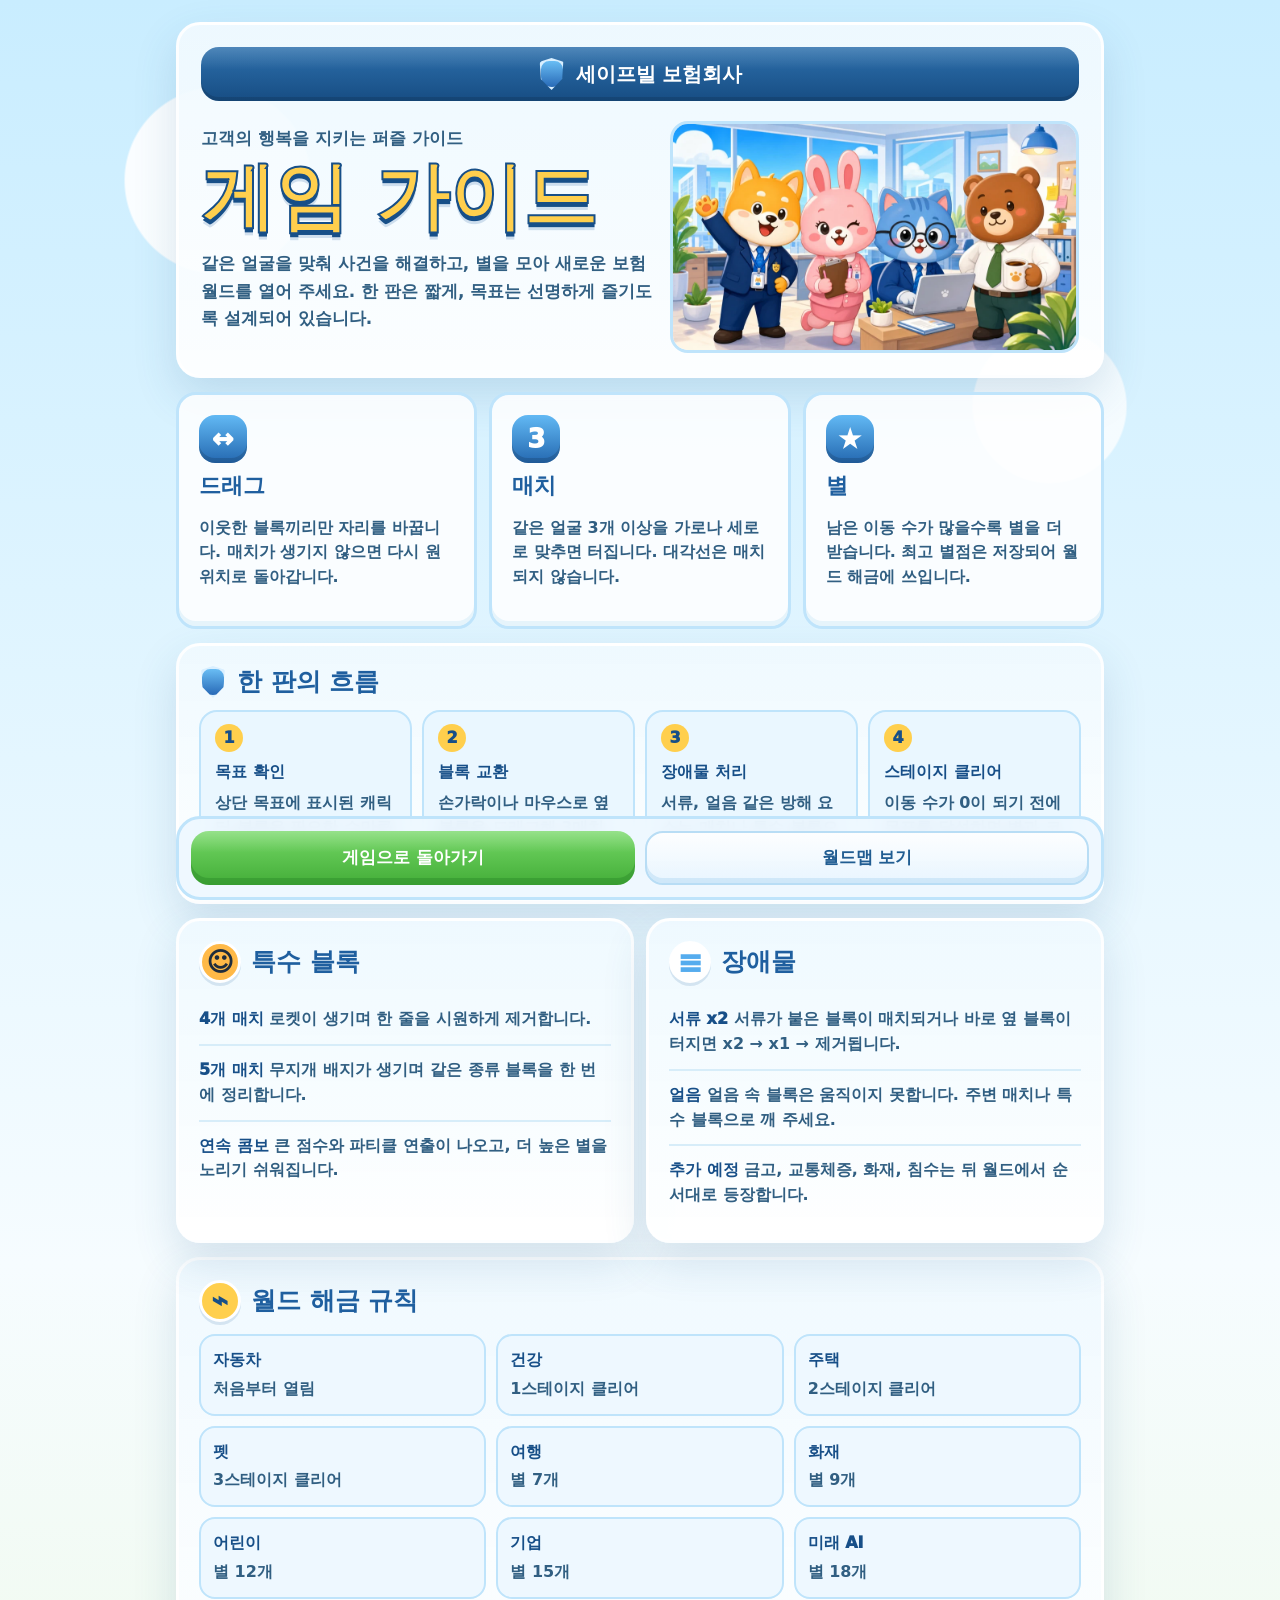
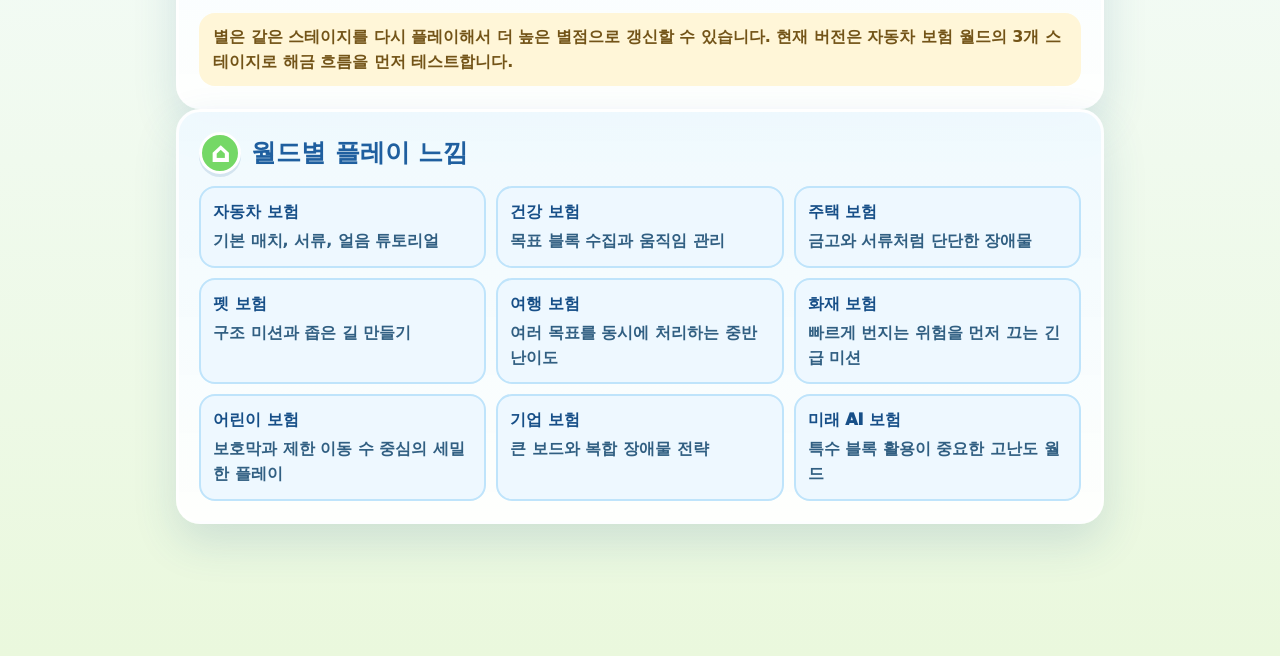
==== guide.html @ 7fdb7c46 "Add guide page and world unlock rules" ====
<!doctype html>
<html lang="ko">
  <head>
    <meta charset="UTF-8" />
    <meta name="viewport" content="width=device-width, initial-scale=1, viewport-fit=cover" />
    <meta name="theme-color" content="#55acee" />
    <meta name="description" content="세이프빌 게임 규칙, 장애물, 월드 해금 가이드" />
    <title>세이프빌 게임 가이드</title>
    <link rel="stylesheet" crossorigin href="./assets/guide-DVQUAsRN.css">
  </head>
  <body>
    <main class="guide-shell">
      <section class="guide-hero">
        <div class="brand-ribbon">
          <span class="ribbon-shield"></span>
          <span>세이프빌 보험회사</span>
        </div>
        <div class="hero-copy">
          <div>
            <p class="eyebrow">고객의 행복을 지키는 퍼즐 가이드</p>
            <h1>게임 가이드</h1>
            <p>
              같은 얼굴을 맞춰 사건을 해결하고, 별을 모아 새로운 보험 월드를 열어 주세요.
              한 판은 짧게, 목표는 선명하게 즐기도록 설계되어 있습니다.
            </p>
          </div>
          <img src="./assets/start-hero-BDKQqBDC.webp" alt="세이프빌 동료 캐릭터" />
        </div>
      </section>

      <section class="quick-rules">
        <article>
          <span class="rule-icon">↔</span>
          <h2>드래그</h2>
          <p>이웃한 블록끼리만 자리를 바꿉니다. 매치가 생기지 않으면 다시 원위치로 돌아갑니다.</p>
        </article>
        <article>
          <span class="rule-icon">3</span>
          <h2>매치</h2>
          <p>같은 얼굴 3개 이상을 가로나 세로로 맞추면 터집니다. 대각선은 매치되지 않습니다.</p>
        </article>
        <article>
          <span class="rule-icon">★</span>
          <h2>별</h2>
          <p>남은 이동 수가 많을수록 별을 더 받습니다. 최고 별점은 저장되어 월드 해금에 쓰입니다.</p>
        </article>
      </section>

      <section class="guide-card">
        <div class="section-title">
          <span class="shield-mini"></span>
          <h2>한 판의 흐름</h2>
        </div>
        <ol class="steps">
          <li><strong>목표 확인</strong><span>상단 목표에 표시된 캐릭터 블록을 필요한 수만큼 모읍니다.</span></li>
          <li><strong>블록 교환</strong><span>손가락이나 마우스로 옆 블록을 드래그해 3매치를 만듭니다.</span></li>
          <li><strong>장애물 처리</strong><span>서류, 얼음 같은 방해 요소는 매치나 특수 블록으로 제거합니다.</span></li>
          <li><strong>스테이지 클리어</strong><span>이동 수가 0이 되기 전에 목표를 달성하면 별과 코인을 받습니다.</span></li>
        </ol>
      </section>

      <section class="guide-grid">
        <article class="guide-card">
          <div class="section-title">
            <span class="face dog"></span>
            <h2>특수 블록</h2>
          </div>
          <div class="list">
            <p><strong>4개 매치</strong> 로켓이 생기며 한 줄을 시원하게 제거합니다.</p>
            <p><strong>5개 매치</strong> 무지개 배지가 생기며 같은 종류 블록을 한 번에 정리합니다.</p>
            <p><strong>연속 콤보</strong> 큰 점수와 파티클 연출이 나오고, 더 높은 별을 노리기 쉬워집니다.</p>
          </div>
        </article>

        <article class="guide-card">
          <div class="section-title">
            <span class="paper-icon"></span>
            <h2>장애물</h2>
          </div>
          <div class="list">
            <p><strong>서류 x2</strong> 서류가 붙은 블록이 매치되거나 바로 옆 블록이 터지면 x2 → x1 → 제거됩니다.</p>
            <p><strong>얼음</strong> 얼음 속 블록은 움직이지 못합니다. 주변 매치나 특수 블록으로 깨 주세요.</p>
            <p><strong>추가 예정</strong> 금고, 교통체증, 화재, 침수는 뒤 월드에서 순서대로 등장합니다.</p>
          </div>
        </article>
      </section>

      <section class="guide-card">
        <div class="section-title">
          <span class="lock-icon"></span>
          <h2>월드 해금 규칙</h2>
        </div>
        <div class="unlock-track">
          <div><b>자동차</b><span>처음부터 열림</span></div>
          <div><b>건강</b><span>1스테이지 클리어</span></div>
          <div><b>주택</b><span>2스테이지 클리어</span></div>
          <div><b>펫</b><span>3스테이지 클리어</span></div>
          <div><b>여행</b><span>별 7개</span></div>
          <div><b>화재</b><span>별 9개</span></div>
          <div><b>어린이</b><span>별 12개</span></div>
          <div><b>기업</b><span>별 15개</span></div>
          <div><b>미래 AI</b><span>별 18개</span></div>
        </div>
        <p class="note">
          별은 같은 스테이지를 다시 플레이해서 더 높은 별점으로 갱신할 수 있습니다.
          현재 버전은 자동차 보험 월드의 3개 스테이지로 해금 흐름을 먼저 테스트합니다.
        </p>
      </section>

      <section class="guide-card">
        <div class="section-title">
          <span class="map-icon"></span>
          <h2>월드별 플레이 느낌</h2>
        </div>
        <div class="world-table">
          <div><strong>자동차 보험</strong><span>기본 매치, 서류, 얼음 튜토리얼</span></div>
          <div><strong>건강 보험</strong><span>목표 블록 수집과 움직임 관리</span></div>
          <div><strong>주택 보험</strong><span>금고와 서류처럼 단단한 장애물</span></div>
          <div><strong>펫 보험</strong><span>구조 미션과 좁은 길 만들기</span></div>
          <div><strong>여행 보험</strong><span>여러 목표를 동시에 처리하는 중반 난이도</span></div>
          <div><strong>화재 보험</strong><span>빠르게 번지는 위험을 먼저 끄는 긴급 미션</span></div>
          <div><strong>어린이 보험</strong><span>보호막과 제한 이동 수 중심의 세밀한 플레이</span></div>
          <div><strong>기업 보험</strong><span>큰 보드와 복합 장애물 전략</span></div>
          <div><strong>미래 AI 보험</strong><span>특수 블록 활용이 중요한 고난도 월드</span></div>
        </div>
      </section>

      <nav class="guide-actions" aria-label="가이드 이동">
        <a class="primary-link" href="./index.html">게임으로 돌아가기</a>
        <a class="secondary-link" href="./index.html#map">월드맵 보기</a>
      </nav>
    </main>
  </body>
</html>
---- assets/guide-DVQUAsRN.css ----
:root{color-scheme:light;font-family:system-ui,-apple-system,BlinkMacSystemFont,Segoe UI,sans-serif;background:#d9f2ff;color:#204766}*{box-sizing:border-box;-webkit-tap-highlight-color:transparent}body{margin:0;min-height:100vh;background:radial-gradient(circle at 17% 8%,rgba(255,255,255,.9) 0 92px,transparent 94px),radial-gradient(circle at 82% 18%,rgba(255,255,255,.74) 0 76px,transparent 78px),linear-gradient(180deg,#c9edff,#f6fcff 56%,#eaf8dd)}.guide-shell{width:min(960px,100%);margin:0 auto;padding:22px 16px 34px}.guide-hero,.guide-card{border:3px solid rgba(255,255,255,.86);border-radius:24px;background:linear-gradient(180deg,#eff9fff2,#ffffffeb);box-shadow:0 18px 44px #2a669029}.guide-hero{padding:22px}.brand-ribbon{display:flex;align-items:center;justify-content:center;gap:10px;min-height:54px;border-radius:18px;background:linear-gradient(180deg,rgba(255,255,255,.16),transparent 42%),linear-gradient(180deg,#2d70ad,#174d83);color:#fff;font-size:20px;font-weight:950;box-shadow:inset 0 -4px #0000001f}.ribbon-shield,.shield-mini{width:28px;height:32px;border:3px solid #d9efff;border-radius:12px 12px 15px 15px;background:linear-gradient(180deg,#69bdf4,#286ab7);clip-path:polygon(50% 0,92% 12%,88% 66%,50% 100%,12% 66%,8% 12%)}.hero-copy{display:grid;grid-template-columns:1.05fr .95fr;gap:18px;align-items:center;padding-top:20px}.eyebrow{margin:0 0 7px;color:#2671ad;font-size:15px;font-weight:900}h1{margin:0;color:#ffcf4d;font-size:clamp(42px,8vw,74px);line-height:1;letter-spacing:0;-webkit-text-stroke:2px #174f88;text-shadow:0 4px 0 #174f88,0 7px 0 rgba(31,95,159,.18)}.hero-copy p{color:#315f82;font-size:17px;font-weight:800;line-height:1.6}.hero-copy img{width:100%;border:3px solid #bfe4fb;border-radius:18px;background:#eaf7ff;box-shadow:inset 0 0 0 2px #ffffffb8}.quick-rules,.guide-grid{display:grid;grid-template-columns:repeat(3,1fr);gap:12px;margin:14px 0}.guide-grid{grid-template-columns:repeat(2,1fr)}.quick-rules article,.guide-card{padding:20px}.quick-rules article{border:3px solid #bfe4fb;border-radius:20px;background:#ffffffdb;box-shadow:inset 0 -5px #a0cfed38}.rule-icon{display:grid;width:48px;height:48px;place-items:center;border-radius:16px;background:linear-gradient(180deg,#62b9f4,#2468b0);color:#fff;font-size:26px;font-weight:950;box-shadow:inset 0 -5px #00000024}h2{margin:10px 0 8px;color:#1f5f9f;font-size:22px;line-height:1.2}p,li,.world-table div,.unlock-track div{color:#315f82;font-size:16px;font-weight:750;line-height:1.55}.section-title{display:flex;align-items:center;gap:10px;margin-bottom:12px}.section-title h2{margin:0;font-size:25px}.steps{display:grid;grid-template-columns:repeat(4,1fr);gap:10px;margin:0;padding:0;list-style:none;counter-reset:step}.steps li{position:relative;min-height:126px;padding:48px 14px 14px;border-radius:18px;background:#eaf7ff;border:2px solid #bfe4fb}.steps li:before{counter-increment:step;content:counter(step);position:absolute;left:14px;top:12px;display:grid;width:28px;height:28px;place-items:center;border-radius:999px;background:#ffcf4d;color:#174f88;font-weight:950}.steps strong,.list strong,.world-table strong,.unlock-track b{color:#174f88;font-weight:950}.steps span{display:block;margin-top:6px}.list p{margin:0;padding:12px 0;border-top:2px solid #d7edf9}.list p:first-child{border-top:0}.face,.paper-icon,.lock-icon,.map-icon{display:inline-grid;width:42px;height:42px;place-items:center;border-radius:999px;border:3px solid #fff;box-shadow:0 3px #1f5f9f24}.face.dog{background:#ffb947}.face.dog:before{content:"☺";color:#1f2d3d;font-size:26px;font-weight:950}.paper-icon{background:#fff}.paper-icon:before{content:"≡";color:#55acee;font-size:30px;font-weight:950}.lock-icon{background:#ffcf4d}.lock-icon:before{content:"⌁";color:#174f88;font-size:28px;font-weight:950}.map-icon{background:#75d866}.map-icon:before{content:"⌂";color:#fff;font-size:26px;font-weight:950}.unlock-track{display:grid;grid-template-columns:repeat(3,1fr);gap:10px}.unlock-track div,.world-table div{min-height:74px;padding:12px;border:2px solid #bfe4fb;border-radius:16px;background:#eef8ff}.unlock-track span,.world-table span{display:block;margin-top:4px}.note{margin:14px 0 0;padding:12px 14px;border-radius:16px;background:#fff6d8;color:#735418}.world-table{display:grid;grid-template-columns:repeat(3,1fr);gap:10px}.guide-actions{position:sticky;bottom:0;display:grid;grid-template-columns:1fr 1fr;gap:10px;margin-top:14px;padding:12px;border:3px solid #bfe4fb;border-radius:24px;background:#eef8ffeb;-webkit-backdrop-filter:blur(8px);backdrop-filter:blur(8px)}.primary-link,.secondary-link,.guide-button{display:grid;min-height:54px;place-items:center;border-radius:18px;font-size:17px;font-weight:950;text-decoration:none}.primary-link{background:linear-gradient(180deg,rgba(255,255,255,.24),transparent 40%),linear-gradient(180deg,#75d866,#43ad38);color:#fff;box-shadow:inset 0 -7px #25802661}.secondary-link,.guide-button{border:2px solid #b8ddf5;background:linear-gradient(180deg,#ffffffe0,#e8f5fff5);color:#215d92;box-shadow:inset 0 -5px #a0cfed59}@media(max-width:720px){.hero-copy,.quick-rules,.guide-grid,.steps,.unlock-track,.world-table{grid-template-columns:1fr}.guide-shell{padding:14px 10px 26px}.guide-hero,.guide-card{border-radius:20px;padding:16px}.guide-actions{grid-template-columns:1fr}}
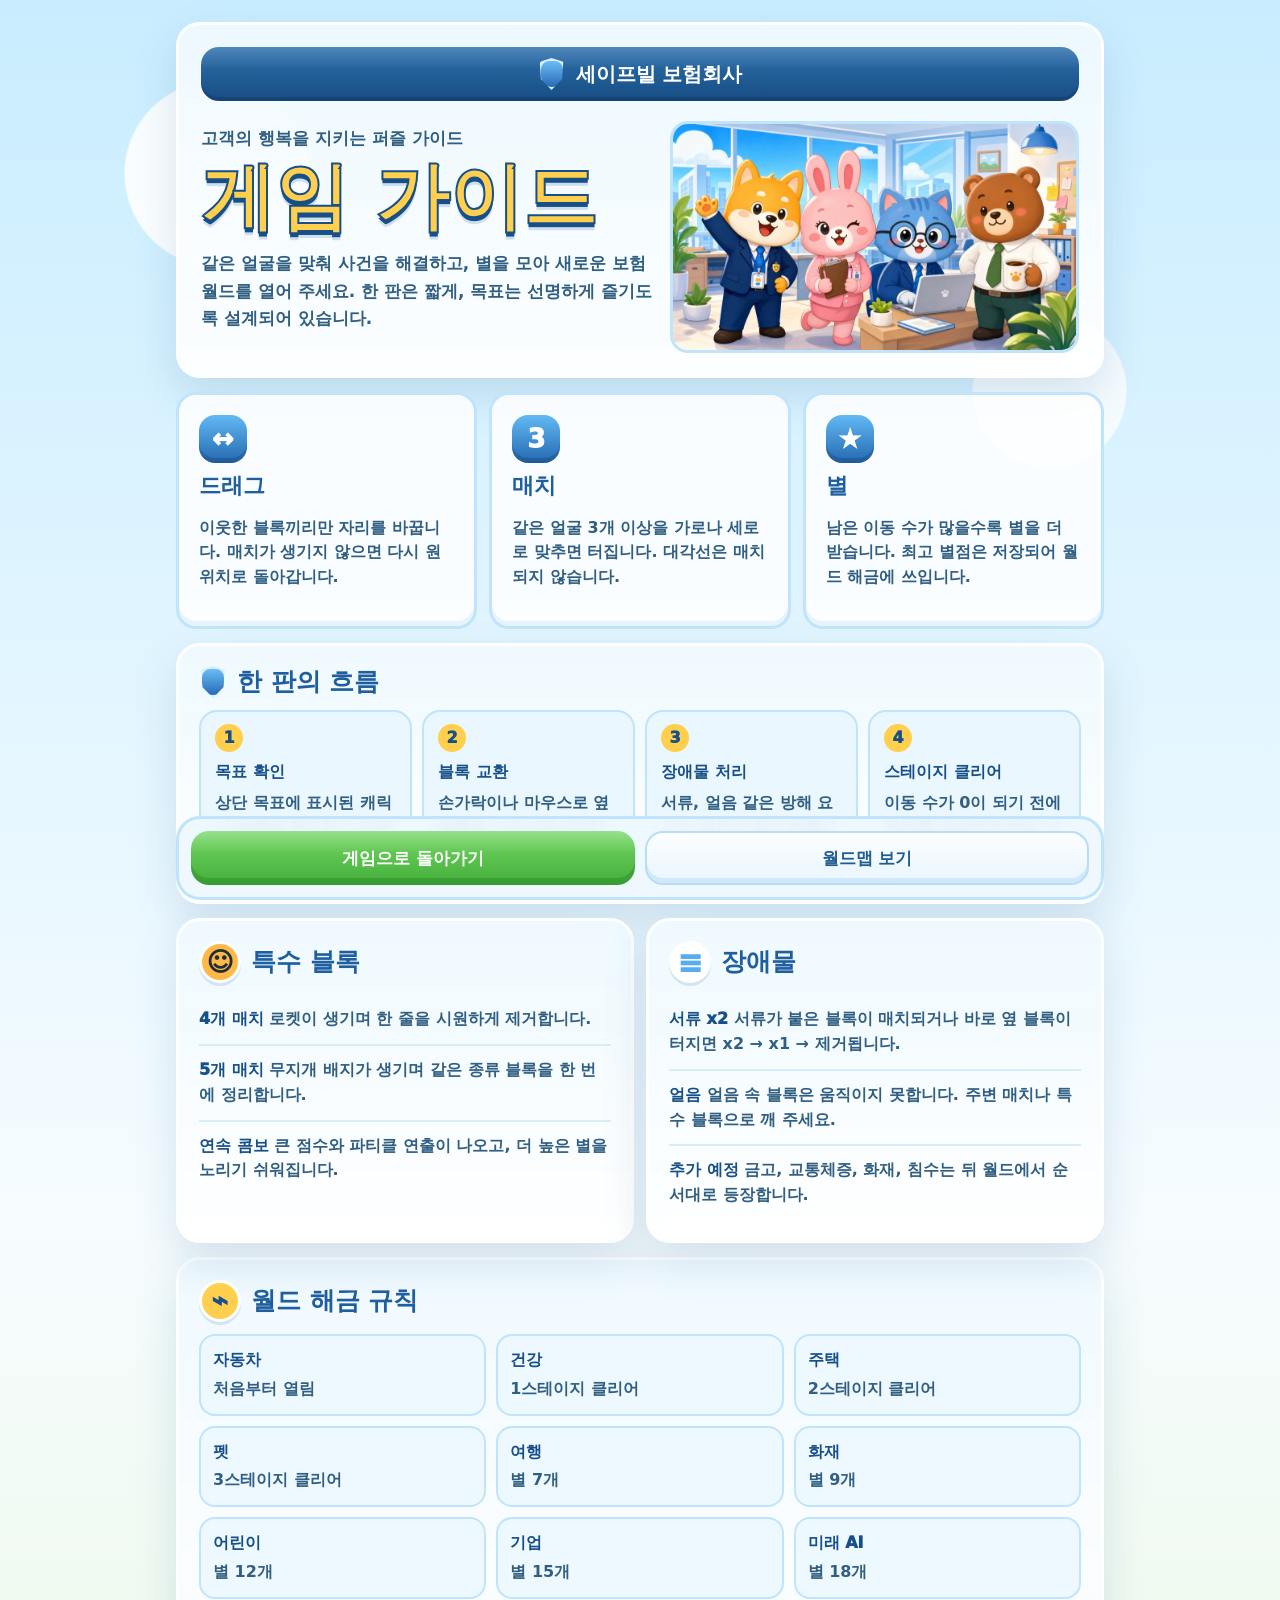
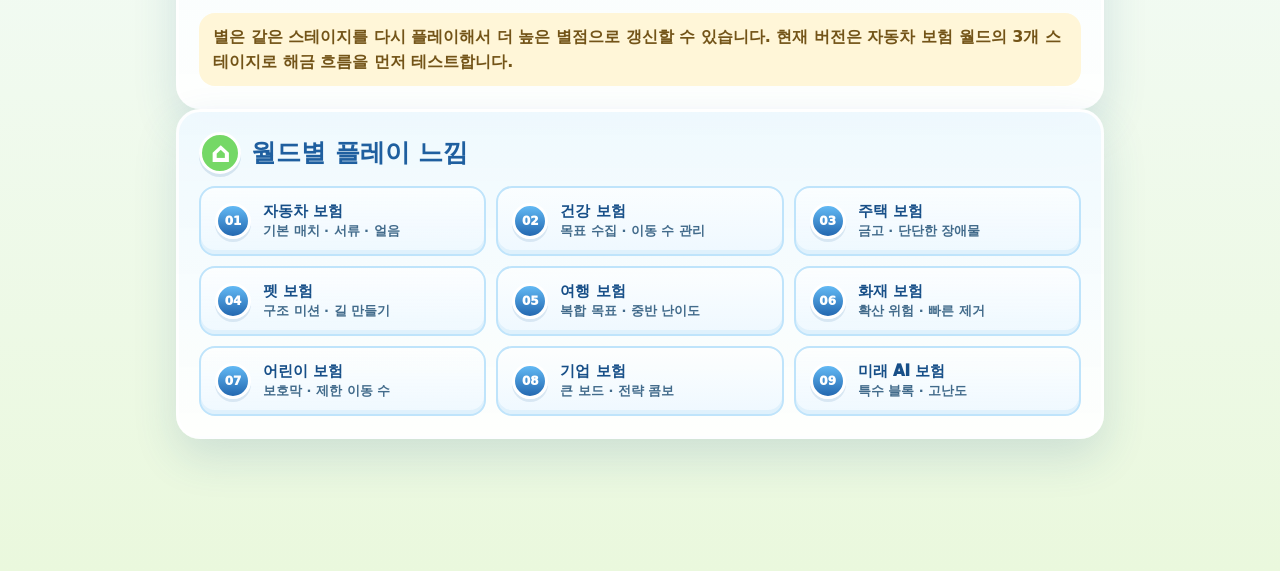
==== commit c9e0e3ca: "Refine guide world section styling" ====
--- a/guide.html
+++ b/guide.html
@@ -6,7 +6,7 @@
     <meta name="theme-color" content="#55acee" />
     <meta name="description" content="세이프빌 게임 규칙, 장애물, 월드 해금 가이드" />
     <title>세이프빌 게임 가이드</title>
-    <link rel="stylesheet" crossorigin href="./assets/guide-DVQUAsRN.css">
+    <link rel="stylesheet" crossorigin href="./assets/guide-_aUEM7Lw.css">
   </head>
   <body>
     <main class="guide-shell">
@@ -113,15 +113,15 @@
           <h2>월드별 플레이 느낌</h2>
         </div>
         <div class="world-table">
-          <div><strong>자동차 보험</strong><span>기본 매치, 서류, 얼음 튜토리얼</span></div>
-          <div><strong>건강 보험</strong><span>목표 블록 수집과 움직임 관리</span></div>
-          <div><strong>주택 보험</strong><span>금고와 서류처럼 단단한 장애물</span></div>
-          <div><strong>펫 보험</strong><span>구조 미션과 좁은 길 만들기</span></div>
-          <div><strong>여행 보험</strong><span>여러 목표를 동시에 처리하는 중반 난이도</span></div>
-          <div><strong>화재 보험</strong><span>빠르게 번지는 위험을 먼저 끄는 긴급 미션</span></div>
-          <div><strong>어린이 보험</strong><span>보호막과 제한 이동 수 중심의 세밀한 플레이</span></div>
-          <div><strong>기업 보험</strong><span>큰 보드와 복합 장애물 전략</span></div>
-          <div><strong>미래 AI 보험</strong><span>특수 블록 활용이 중요한 고난도 월드</span></div>
+          <div><i>01</i><strong>자동차 보험</strong><span>기본 매치 · 서류 · 얼음</span></div>
+          <div><i>02</i><strong>건강 보험</strong><span>목표 수집 · 이동 수 관리</span></div>
+          <div><i>03</i><strong>주택 보험</strong><span>금고 · 단단한 장애물</span></div>
+          <div><i>04</i><strong>펫 보험</strong><span>구조 미션 · 길 만들기</span></div>
+          <div><i>05</i><strong>여행 보험</strong><span>복합 목표 · 중반 난이도</span></div>
+          <div><i>06</i><strong>화재 보험</strong><span>확산 위험 · 빠른 제거</span></div>
+          <div><i>07</i><strong>어린이 보험</strong><span>보호막 · 제한 이동 수</span></div>
+          <div><i>08</i><strong>기업 보험</strong><span>큰 보드 · 전략 콤보</span></div>
+          <div><i>09</i><strong>미래 AI 보험</strong><span>특수 블록 · 고난도</span></div>
         </div>
       </section>
 
--- a/assets/guide-_aUEM7Lw.css
+++ b/assets/guide-_aUEM7Lw.css
@@ -0,0 +1 @@
+:root{color-scheme:light;font-family:system-ui,-apple-system,BlinkMacSystemFont,Segoe UI,sans-serif;background:#d9f2ff;color:#204766}*{box-sizing:border-box;-webkit-tap-highlight-color:transparent}body{margin:0;min-height:100vh;background:radial-gradient(circle at 17% 8%,rgba(255,255,255,.9) 0 92px,transparent 94px),radial-gradient(circle at 82% 18%,rgba(255,255,255,.74) 0 76px,transparent 78px),linear-gradient(180deg,#c9edff,#f6fcff 56%,#eaf8dd)}.guide-shell{width:min(960px,100%);margin:0 auto;padding:22px 16px 34px}.guide-hero,.guide-card{border:3px solid rgba(255,255,255,.86);border-radius:24px;background:linear-gradient(180deg,#eff9fff2,#ffffffeb);box-shadow:0 18px 44px #2a669029}.guide-hero{padding:22px}.brand-ribbon{display:flex;align-items:center;justify-content:center;gap:10px;min-height:54px;border-radius:18px;background:linear-gradient(180deg,rgba(255,255,255,.16),transparent 42%),linear-gradient(180deg,#2d70ad,#174d83);color:#fff;font-size:20px;font-weight:950;box-shadow:inset 0 -4px #0000001f}.ribbon-shield,.shield-mini{width:28px;height:32px;border:3px solid #d9efff;border-radius:12px 12px 15px 15px;background:linear-gradient(180deg,#69bdf4,#286ab7);clip-path:polygon(50% 0,92% 12%,88% 66%,50% 100%,12% 66%,8% 12%)}.hero-copy{display:grid;grid-template-columns:1.05fr .95fr;gap:18px;align-items:center;padding-top:20px}.eyebrow{margin:0 0 7px;color:#2671ad;font-size:15px;font-weight:900}h1{margin:0;color:#ffcf4d;font-size:clamp(42px,8vw,74px);line-height:1;letter-spacing:0;-webkit-text-stroke:2px #174f88;text-shadow:0 4px 0 #174f88,0 7px 0 rgba(31,95,159,.18)}.hero-copy p{color:#315f82;font-size:17px;font-weight:800;line-height:1.6}.hero-copy img{width:100%;border:3px solid #bfe4fb;border-radius:18px;background:#eaf7ff;box-shadow:inset 0 0 0 2px #ffffffb8}.quick-rules,.guide-grid{display:grid;grid-template-columns:repeat(3,1fr);gap:12px;margin:14px 0}.guide-grid{grid-template-columns:repeat(2,1fr)}.quick-rules article,.guide-card{padding:20px}.quick-rules article{border:3px solid #bfe4fb;border-radius:20px;background:#ffffffdb;box-shadow:inset 0 -5px #a0cfed38}.rule-icon{display:grid;width:48px;height:48px;place-items:center;border-radius:16px;background:linear-gradient(180deg,#62b9f4,#2468b0);color:#fff;font-size:26px;font-weight:950;box-shadow:inset 0 -5px #00000024}h2{margin:10px 0 8px;color:#1f5f9f;font-size:22px;line-height:1.2}p,li,.world-table div,.unlock-track div{color:#315f82;font-size:16px;font-weight:750;line-height:1.55}.section-title{display:flex;align-items:center;gap:10px;margin-bottom:12px}.section-title h2{margin:0;font-size:25px}.steps{display:grid;grid-template-columns:repeat(4,1fr);gap:10px;margin:0;padding:0;list-style:none;counter-reset:step}.steps li{position:relative;min-height:126px;padding:48px 14px 14px;border-radius:18px;background:#eaf7ff;border:2px solid #bfe4fb}.steps li:before{counter-increment:step;content:counter(step);position:absolute;left:14px;top:12px;display:grid;width:28px;height:28px;place-items:center;border-radius:999px;background:#ffcf4d;color:#174f88;font-weight:950}.steps strong,.list strong,.world-table strong,.unlock-track b{color:#174f88;font-weight:950}.steps span{display:block;margin-top:6px}.list p{margin:0;padding:12px 0;border-top:2px solid #d7edf9}.list p:first-child{border-top:0}.face,.paper-icon,.lock-icon,.map-icon{display:inline-grid;width:42px;height:42px;place-items:center;border-radius:999px;border:3px solid #fff;box-shadow:0 3px #1f5f9f24}.face.dog{background:#ffb947}.face.dog:before{content:"☺";color:#1f2d3d;font-size:26px;font-weight:950}.paper-icon{background:#fff}.paper-icon:before{content:"≡";color:#55acee;font-size:30px;font-weight:950}.lock-icon{background:#ffcf4d}.lock-icon:before{content:"⌁";color:#174f88;font-size:28px;font-weight:950}.map-icon{background:#75d866}.map-icon:before{content:"⌂";color:#fff;font-size:26px;font-weight:950}.unlock-track{display:grid;grid-template-columns:repeat(3,1fr);gap:10px}.unlock-track div{min-height:74px;padding:12px;border:2px solid #bfe4fb;border-radius:16px;background:#eef8ff}.unlock-track span,.world-table span{display:block;margin-top:4px}.note{margin:14px 0 0;padding:12px 14px;border-radius:16px;background:#fff6d8;color:#735418}.world-table{display:grid;grid-template-columns:repeat(3,1fr);gap:10px}.world-table div{position:relative;display:grid;grid-template-columns:38px 1fr;column-gap:10px;align-items:center;min-height:70px;padding:12px 14px;border:2px solid #bfe4fb;border-radius:16px;background:linear-gradient(180deg,#ffffff9e,#eef8fff5);box-shadow:inset 0 -4px #a0cfed33}.world-table i{display:grid;grid-row:1 / span 2;width:36px;height:36px;place-items:center;border:3px solid #ffffff;border-radius:999px;background:linear-gradient(180deg,#62b9f4,#2468b0);color:#fff;font-size:12px;font-style:normal;font-weight:950;box-shadow:0 3px #1f5f9f1f}.world-table strong{align-self:end;font-size:15px;line-height:1.15}.world-table span{align-self:start;margin-top:3px;color:#426b8b;font-size:13px;font-weight:850;line-height:1.25}.guide-actions{position:sticky;bottom:0;display:grid;grid-template-columns:1fr 1fr;gap:10px;margin-top:14px;padding:12px;border:3px solid #bfe4fb;border-radius:24px;background:#eef8ffeb;-webkit-backdrop-filter:blur(8px);backdrop-filter:blur(8px)}.primary-link,.secondary-link,.guide-button{display:grid;min-height:54px;place-items:center;border-radius:18px;font-size:17px;font-weight:950;text-decoration:none}.primary-link{background:linear-gradient(180deg,rgba(255,255,255,.24),transparent 40%),linear-gradient(180deg,#75d866,#43ad38);color:#fff;box-shadow:inset 0 -7px #25802661}.secondary-link,.guide-button{border:2px solid #b8ddf5;background:linear-gradient(180deg,#ffffffe0,#e8f5fff5);color:#215d92;box-shadow:inset 0 -5px #a0cfed59}@media(max-width:720px){.hero-copy,.quick-rules,.guide-grid,.steps,.unlock-track{grid-template-columns:1fr}.world-table{grid-template-columns:1fr 1fr;gap:8px}.guide-shell{padding:14px 10px 26px}.guide-hero,.guide-card{border-radius:20px;padding:16px}.section-title h2{font-size:23px}.note{font-size:14px;line-height:1.45}.world-table div{grid-template-columns:32px 1fr;min-height:62px;padding:10px;column-gap:8px;border-radius:14px}.world-table i{width:30px;height:30px;font-size:10px;border-width:2px}.world-table strong{font-size:14px}.world-table span{font-size:12px}.guide-actions{grid-template-columns:1fr}}@media(max-width:390px){.world-table{grid-template-columns:1fr}}
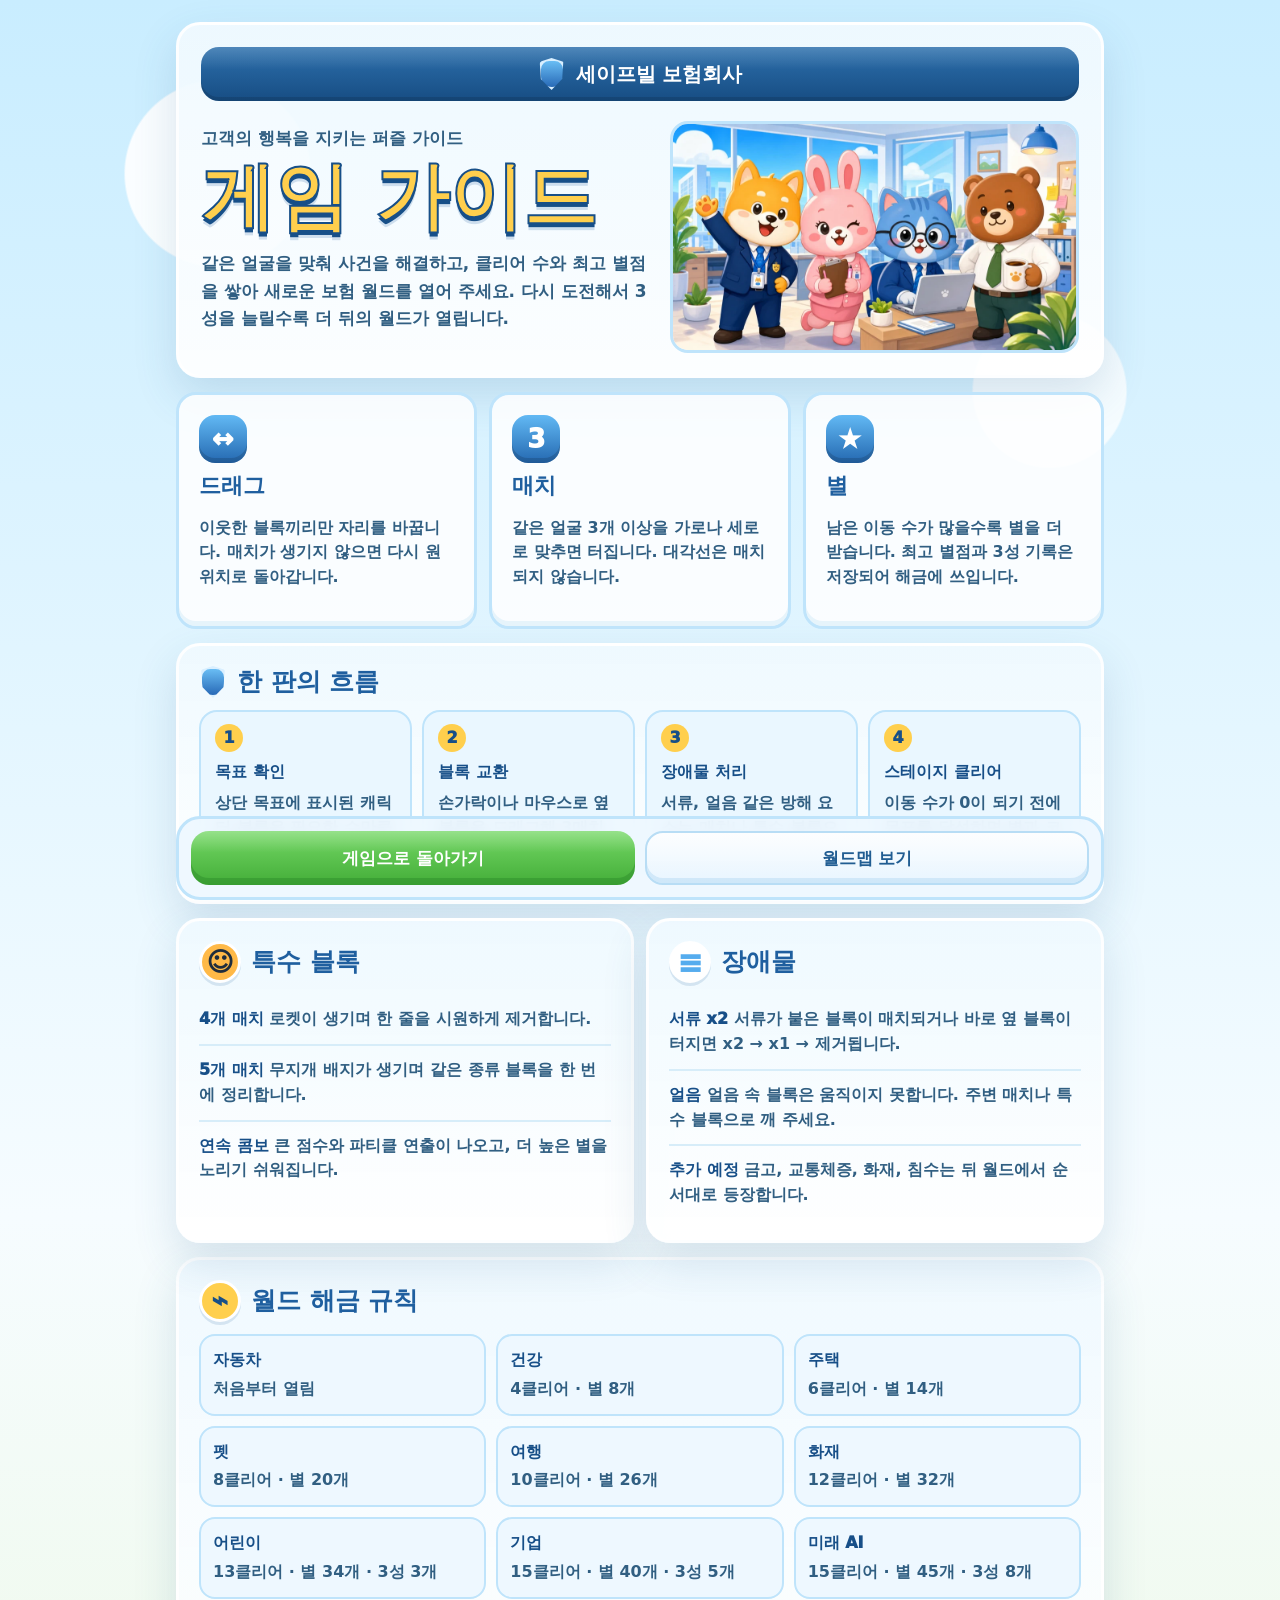
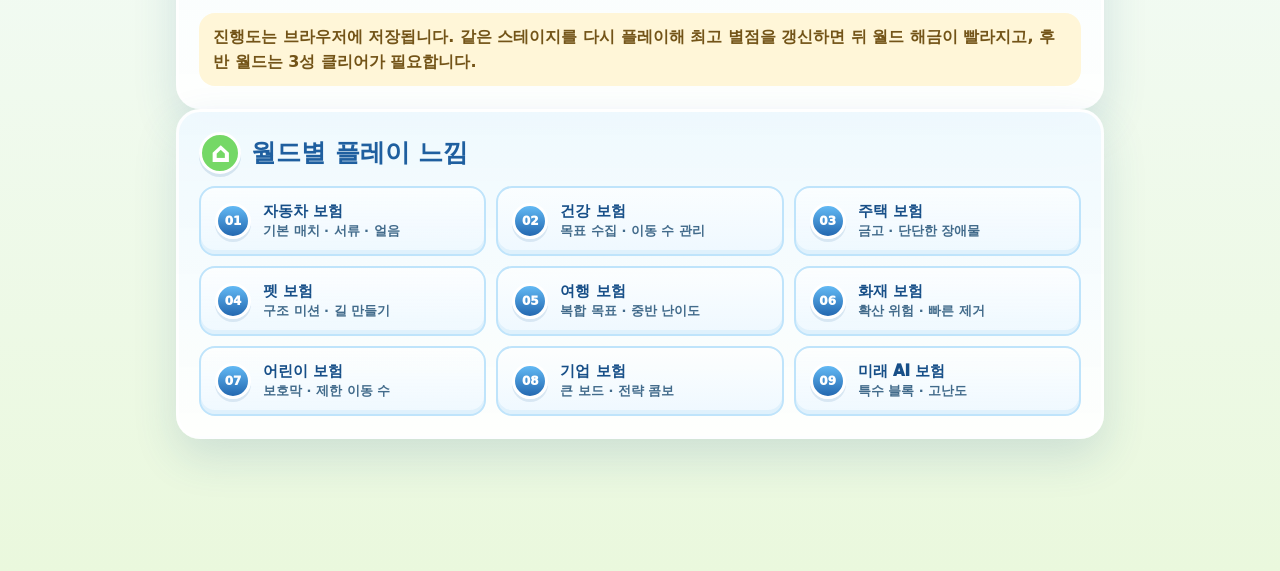
==== commit adff4505: "Tune mobile start and unlock progression" ====
--- a/guide.html
+++ b/guide.html
@@ -20,8 +20,8 @@
             <p class="eyebrow">고객의 행복을 지키는 퍼즐 가이드</p>
             <h1>게임 가이드</h1>
             <p>
-              같은 얼굴을 맞춰 사건을 해결하고, 별을 모아 새로운 보험 월드를 열어 주세요.
-              한 판은 짧게, 목표는 선명하게 즐기도록 설계되어 있습니다.
+              같은 얼굴을 맞춰 사건을 해결하고, 클리어 수와 최고 별점을 쌓아 새로운 보험 월드를 열어 주세요.
+              다시 도전해서 3성을 늘릴수록 더 뒤의 월드가 열립니다.
             </p>
           </div>
           <img src="./assets/start-hero-BDKQqBDC.webp" alt="세이프빌 동료 캐릭터" />
@@ -42,7 +42,7 @@
         <article>
           <span class="rule-icon">★</span>
           <h2>별</h2>
-          <p>남은 이동 수가 많을수록 별을 더 받습니다. 최고 별점은 저장되어 월드 해금에 쓰입니다.</p>
+          <p>남은 이동 수가 많을수록 별을 더 받습니다. 최고 별점과 3성 기록은 저장되어 해금에 쓰입니다.</p>
         </article>
       </section>
 
@@ -92,18 +92,18 @@
         </div>
         <div class="unlock-track">
           <div><b>자동차</b><span>처음부터 열림</span></div>
-          <div><b>건강</b><span>1스테이지 클리어</span></div>
-          <div><b>주택</b><span>2스테이지 클리어</span></div>
-          <div><b>펫</b><span>3스테이지 클리어</span></div>
-          <div><b>여행</b><span>별 7개</span></div>
-          <div><b>화재</b><span>별 9개</span></div>
-          <div><b>어린이</b><span>별 12개</span></div>
-          <div><b>기업</b><span>별 15개</span></div>
-          <div><b>미래 AI</b><span>별 18개</span></div>
+          <div><b>건강</b><span>4클리어 · 별 8개</span></div>
+          <div><b>주택</b><span>6클리어 · 별 14개</span></div>
+          <div><b>펫</b><span>8클리어 · 별 20개</span></div>
+          <div><b>여행</b><span>10클리어 · 별 26개</span></div>
+          <div><b>화재</b><span>12클리어 · 별 32개</span></div>
+          <div><b>어린이</b><span>13클리어 · 별 34개 · 3성 3개</span></div>
+          <div><b>기업</b><span>15클리어 · 별 40개 · 3성 5개</span></div>
+          <div><b>미래 AI</b><span>15클리어 · 별 45개 · 3성 8개</span></div>
         </div>
         <p class="note">
-          별은 같은 스테이지를 다시 플레이해서 더 높은 별점으로 갱신할 수 있습니다.
-          현재 버전은 자동차 보험 월드의 3개 스테이지로 해금 흐름을 먼저 테스트합니다.
+          진행도는 브라우저에 저장됩니다. 같은 스테이지를 다시 플레이해 최고 별점을 갱신하면
+          뒤 월드 해금이 빨라지고, 후반 월드는 3성 클리어가 필요합니다.
         </p>
       </section>
 
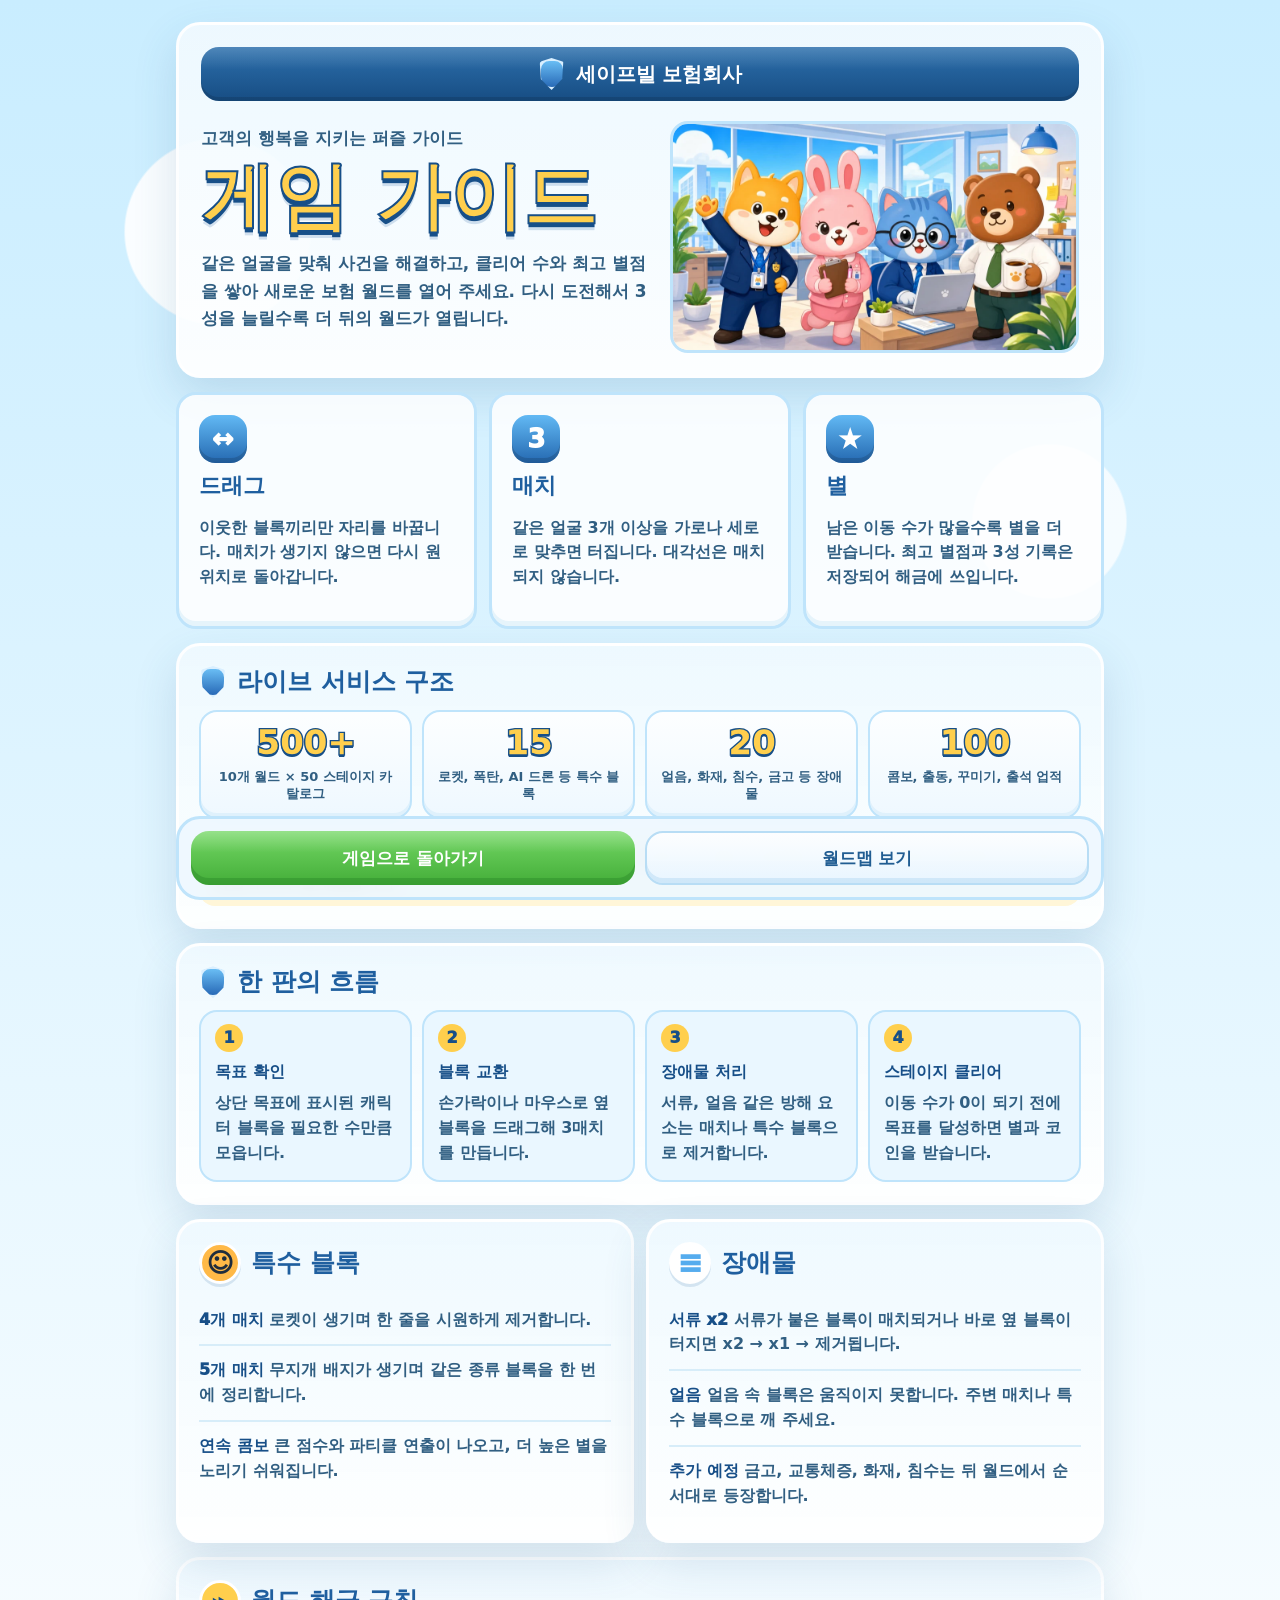
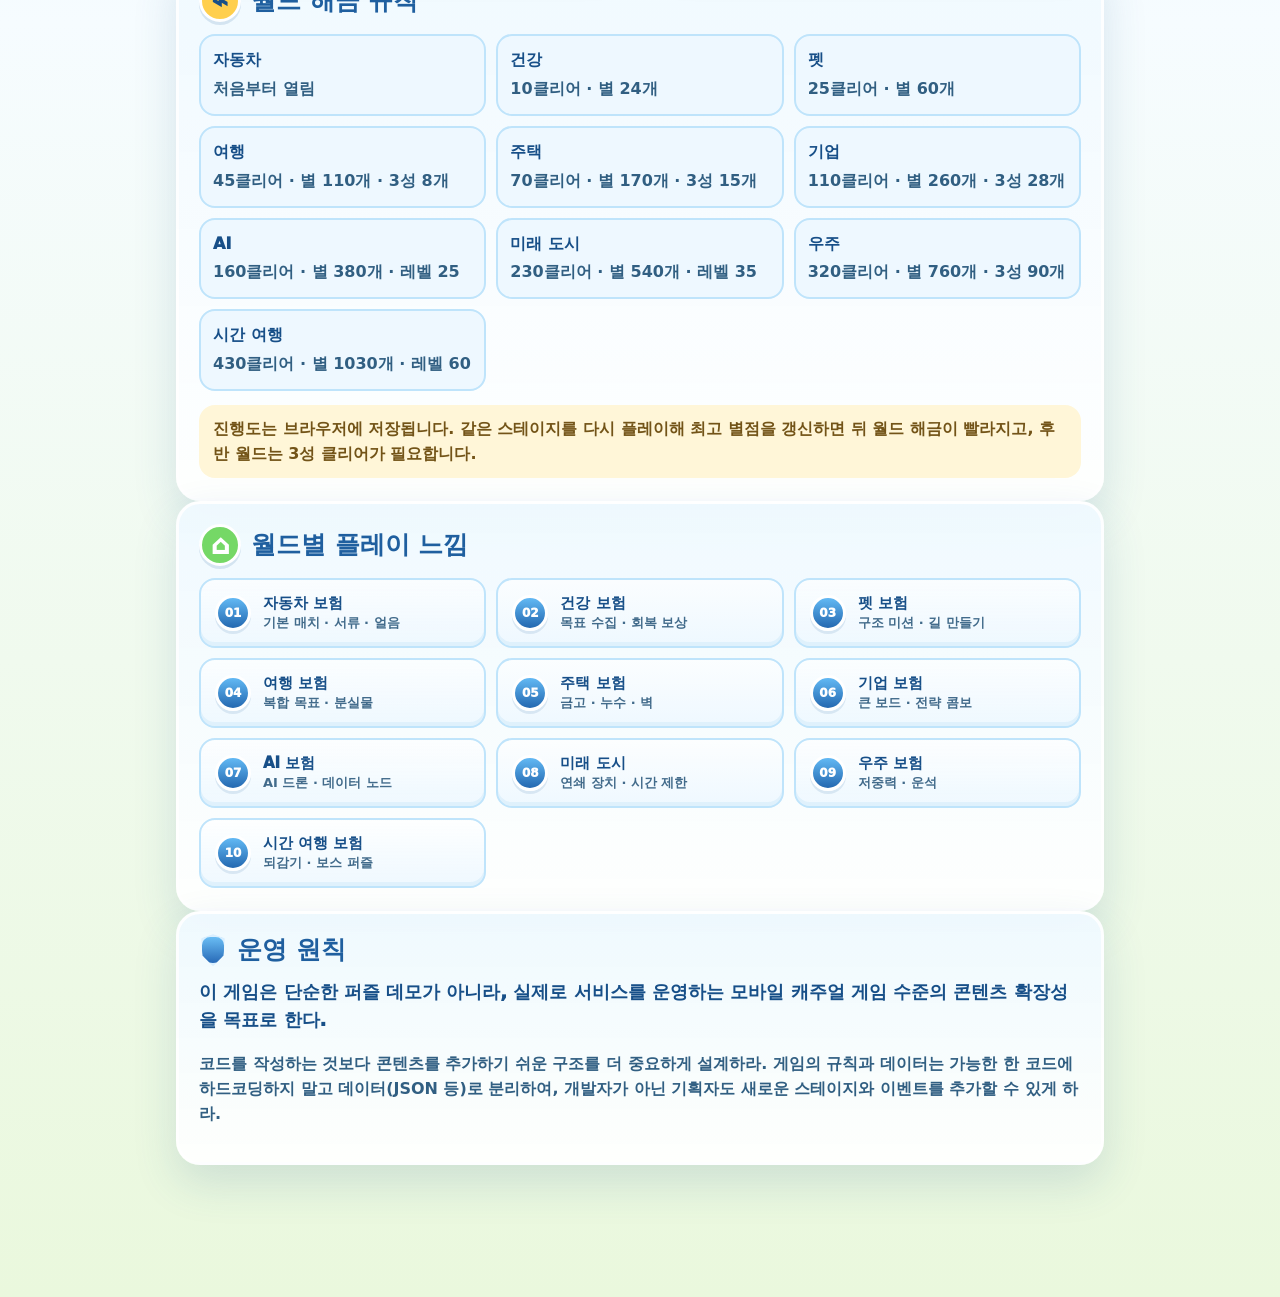
==== commit f33beb70: "Deploy live service content model" ====
--- a/guide.html
+++ b/guide.html
@@ -6,7 +6,7 @@
     <meta name="theme-color" content="#55acee" />
     <meta name="description" content="세이프빌 게임 규칙, 장애물, 월드 해금 가이드" />
     <title>세이프빌 게임 가이드</title>
-    <link rel="stylesheet" crossorigin href="./assets/guide-_aUEM7Lw.css">
+    <link rel="stylesheet" crossorigin href="./assets/guide-BN2jWpll.css">
   </head>
   <body>
     <main class="guide-shell">
@@ -44,6 +44,23 @@
           <h2>별</h2>
           <p>남은 이동 수가 많을수록 별을 더 받습니다. 최고 별점과 3성 기록은 저장되어 해금에 쓰입니다.</p>
         </article>
+      </section>
+
+      <section class="guide-card live-card">
+        <div class="section-title">
+          <span class="shield-mini"></span>
+          <h2>라이브 서비스 구조</h2>
+        </div>
+        <div class="live-stats">
+          <div><strong>500+</strong><span>10개 월드 × 50 스테이지 카탈로그</span></div>
+          <div><strong>15</strong><span>로켓, 폭탄, AI 드론 등 특수 블록</span></div>
+          <div><strong>20</strong><span>얼음, 화재, 침수, 금고 등 장애물</span></div>
+          <div><strong>100</strong><span>콤보, 출동, 꾸미기, 출석 업적</span></div>
+        </div>
+        <p class="note">
+          목표는 20~50시간 이상 플레이 가능한 장기 구조입니다. 스테이지, 월드, 장애물,
+          캐릭터, 이벤트는 JSON 데이터로 확장하도록 설계했습니다.
+        </p>
       </section>
 
       <section class="guide-card">
@@ -92,14 +109,15 @@
         </div>
         <div class="unlock-track">
           <div><b>자동차</b><span>처음부터 열림</span></div>
-          <div><b>건강</b><span>4클리어 · 별 8개</span></div>
-          <div><b>주택</b><span>6클리어 · 별 14개</span></div>
-          <div><b>펫</b><span>8클리어 · 별 20개</span></div>
-          <div><b>여행</b><span>10클리어 · 별 26개</span></div>
-          <div><b>화재</b><span>12클리어 · 별 32개</span></div>
-          <div><b>어린이</b><span>13클리어 · 별 34개 · 3성 3개</span></div>
-          <div><b>기업</b><span>15클리어 · 별 40개 · 3성 5개</span></div>
-          <div><b>미래 AI</b><span>15클리어 · 별 45개 · 3성 8개</span></div>
+          <div><b>건강</b><span>10클리어 · 별 24개</span></div>
+          <div><b>펫</b><span>25클리어 · 별 60개</span></div>
+          <div><b>여행</b><span>45클리어 · 별 110개 · 3성 8개</span></div>
+          <div><b>주택</b><span>70클리어 · 별 170개 · 3성 15개</span></div>
+          <div><b>기업</b><span>110클리어 · 별 260개 · 3성 28개</span></div>
+          <div><b>AI</b><span>160클리어 · 별 380개 · 레벨 25</span></div>
+          <div><b>미래 도시</b><span>230클리어 · 별 540개 · 레벨 35</span></div>
+          <div><b>우주</b><span>320클리어 · 별 760개 · 3성 90개</span></div>
+          <div><b>시간 여행</b><span>430클리어 · 별 1030개 · 레벨 60</span></div>
         </div>
         <p class="note">
           진행도는 브라우저에 저장됩니다. 같은 스테이지를 다시 플레이해 최고 별점을 갱신하면
@@ -114,15 +132,29 @@
         </div>
         <div class="world-table">
           <div><i>01</i><strong>자동차 보험</strong><span>기본 매치 · 서류 · 얼음</span></div>
-          <div><i>02</i><strong>건강 보험</strong><span>목표 수집 · 이동 수 관리</span></div>
-          <div><i>03</i><strong>주택 보험</strong><span>금고 · 단단한 장애물</span></div>
-          <div><i>04</i><strong>펫 보험</strong><span>구조 미션 · 길 만들기</span></div>
-          <div><i>05</i><strong>여행 보험</strong><span>복합 목표 · 중반 난이도</span></div>
-          <div><i>06</i><strong>화재 보험</strong><span>확산 위험 · 빠른 제거</span></div>
-          <div><i>07</i><strong>어린이 보험</strong><span>보호막 · 제한 이동 수</span></div>
-          <div><i>08</i><strong>기업 보험</strong><span>큰 보드 · 전략 콤보</span></div>
-          <div><i>09</i><strong>미래 AI 보험</strong><span>특수 블록 · 고난도</span></div>
+          <div><i>02</i><strong>건강 보험</strong><span>목표 수집 · 회복 보상</span></div>
+          <div><i>03</i><strong>펫 보험</strong><span>구조 미션 · 길 만들기</span></div>
+          <div><i>04</i><strong>여행 보험</strong><span>복합 목표 · 분실물</span></div>
+          <div><i>05</i><strong>주택 보험</strong><span>금고 · 누수 · 벽</span></div>
+          <div><i>06</i><strong>기업 보험</strong><span>큰 보드 · 전략 콤보</span></div>
+          <div><i>07</i><strong>AI 보험</strong><span>AI 드론 · 데이터 노드</span></div>
+          <div><i>08</i><strong>미래 도시</strong><span>연쇄 장치 · 시간 제한</span></div>
+          <div><i>09</i><strong>우주 보험</strong><span>저중력 · 운석</span></div>
+          <div><i>10</i><strong>시간 여행 보험</strong><span>되감기 · 보스 퍼즐</span></div>
         </div>
+      </section>
+
+      <section class="guide-card">
+        <div class="section-title">
+          <span class="shield-mini"></span>
+          <h2>운영 원칙</h2>
+        </div>
+        <p class="service-goal">
+          이 게임은 단순한 퍼즐 데모가 아니라, 실제로 서비스를 운영하는 모바일 캐주얼 게임 수준의 콘텐츠 확장성을 목표로 한다.
+        </p>
+        <p>
+          코드를 작성하는 것보다 콘텐츠를 추가하기 쉬운 구조를 더 중요하게 설계하라. 게임의 규칙과 데이터는 가능한 한 코드에 하드코딩하지 말고 데이터(JSON 등)로 분리하여, 개발자가 아닌 기획자도 새로운 스테이지와 이벤트를 추가할 수 있게 하라.
+        </p>
       </section>
 
       <nav class="guide-actions" aria-label="가이드 이동">
--- a/assets/guide-BN2jWpll.css
+++ b/assets/guide-BN2jWpll.css
@@ -0,0 +1 @@
+:root{color-scheme:light;font-family:system-ui,-apple-system,BlinkMacSystemFont,Segoe UI,sans-serif;background:#d9f2ff;color:#204766}*{box-sizing:border-box;-webkit-tap-highlight-color:transparent}body{margin:0;min-height:100vh;background:radial-gradient(circle at 17% 8%,rgba(255,255,255,.9) 0 92px,transparent 94px),radial-gradient(circle at 82% 18%,rgba(255,255,255,.74) 0 76px,transparent 78px),linear-gradient(180deg,#c9edff,#f6fcff 56%,#eaf8dd)}.guide-shell{width:min(960px,100%);margin:0 auto;padding:22px 16px 34px}.guide-hero,.guide-card{border:3px solid rgba(255,255,255,.86);border-radius:24px;background:linear-gradient(180deg,#eff9fff2,#ffffffeb);box-shadow:0 18px 44px #2a669029}.guide-hero{padding:22px}.brand-ribbon{display:flex;align-items:center;justify-content:center;gap:10px;min-height:54px;border-radius:18px;background:linear-gradient(180deg,rgba(255,255,255,.16),transparent 42%),linear-gradient(180deg,#2d70ad,#174d83);color:#fff;font-size:20px;font-weight:950;box-shadow:inset 0 -4px #0000001f}.ribbon-shield,.shield-mini{width:28px;height:32px;border:3px solid #d9efff;border-radius:12px 12px 15px 15px;background:linear-gradient(180deg,#69bdf4,#286ab7);clip-path:polygon(50% 0,92% 12%,88% 66%,50% 100%,12% 66%,8% 12%)}.hero-copy{display:grid;grid-template-columns:1.05fr .95fr;gap:18px;align-items:center;padding-top:20px}.eyebrow{margin:0 0 7px;color:#2671ad;font-size:15px;font-weight:900}h1{margin:0;color:#ffcf4d;font-size:clamp(42px,8vw,74px);line-height:1;letter-spacing:0;-webkit-text-stroke:2px #174f88;text-shadow:0 4px 0 #174f88,0 7px 0 rgba(31,95,159,.18)}.hero-copy p{color:#315f82;font-size:17px;font-weight:800;line-height:1.6}.hero-copy img{width:100%;border:3px solid #bfe4fb;border-radius:18px;background:#eaf7ff;box-shadow:inset 0 0 0 2px #ffffffb8}.quick-rules,.guide-grid{display:grid;grid-template-columns:repeat(3,1fr);gap:12px;margin:14px 0}.guide-grid{grid-template-columns:repeat(2,1fr)}.quick-rules article,.guide-card{padding:20px}.quick-rules article{border:3px solid #bfe4fb;border-radius:20px;background:#ffffffdb;box-shadow:inset 0 -5px #a0cfed38}.rule-icon{display:grid;width:48px;height:48px;place-items:center;border-radius:16px;background:linear-gradient(180deg,#62b9f4,#2468b0);color:#fff;font-size:26px;font-weight:950;box-shadow:inset 0 -5px #00000024}h2{margin:10px 0 8px;color:#1f5f9f;font-size:22px;line-height:1.2}p,li,.world-table div,.unlock-track div{color:#315f82;font-size:16px;font-weight:750;line-height:1.55}.section-title{display:flex;align-items:center;gap:10px;margin-bottom:12px}.section-title h2{margin:0;font-size:25px}.steps{display:grid;grid-template-columns:repeat(4,1fr);gap:10px;margin:0;padding:0;list-style:none;counter-reset:step}.steps li{position:relative;min-height:126px;padding:48px 14px 14px;border-radius:18px;background:#eaf7ff;border:2px solid #bfe4fb}.steps li:before{counter-increment:step;content:counter(step);position:absolute;left:14px;top:12px;display:grid;width:28px;height:28px;place-items:center;border-radius:999px;background:#ffcf4d;color:#174f88;font-weight:950}.steps strong,.list strong,.world-table strong,.unlock-track b{color:#174f88;font-weight:950}.steps span{display:block;margin-top:6px}.list p{margin:0;padding:12px 0;border-top:2px solid #d7edf9}.list p:first-child{border-top:0}.face,.paper-icon,.lock-icon,.map-icon{display:inline-grid;width:42px;height:42px;place-items:center;border-radius:999px;border:3px solid #fff;box-shadow:0 3px #1f5f9f24}.face.dog{background:#ffb947}.face.dog:before{content:"☺";color:#1f2d3d;font-size:26px;font-weight:950}.paper-icon{background:#fff}.paper-icon:before{content:"≡";color:#55acee;font-size:30px;font-weight:950}.lock-icon{background:#ffcf4d}.lock-icon:before{content:"⌁";color:#174f88;font-size:28px;font-weight:950}.map-icon{background:#75d866}.map-icon:before{content:"⌂";color:#fff;font-size:26px;font-weight:950}.unlock-track{display:grid;grid-template-columns:repeat(3,1fr);gap:10px}.unlock-track div{min-height:74px;padding:12px;border:2px solid #bfe4fb;border-radius:16px;background:#eef8ff}.unlock-track span,.world-table span{display:block;margin-top:4px}.note{margin:14px 0 0;padding:12px 14px;border-radius:16px;background:#fff6d8;color:#735418}.live-card{margin-bottom:14px}.live-stats{display:grid;grid-template-columns:repeat(4,1fr);gap:10px}.live-stats div{min-height:98px;padding:14px 12px;border:2px solid #bfe4fb;border-radius:18px;background:linear-gradient(180deg,#ffffffd1,#eef8fff5);text-align:center;box-shadow:inset 0 -4px #a0cfed33}.live-stats strong{display:block;color:#ffcf4d;font-size:34px;font-weight:950;line-height:1;-webkit-text-stroke:1.4px #174f88;text-shadow:0 2px 0 #174f88}.live-stats span{display:block;margin-top:9px;color:#315f82;font-size:13px;font-weight:850;line-height:1.3}.service-goal{margin-top:0;color:#174f88;font-size:18px;font-weight:950}.world-table{display:grid;grid-template-columns:repeat(3,1fr);gap:10px}.world-table div{position:relative;display:grid;grid-template-columns:38px 1fr;column-gap:10px;align-items:center;min-height:70px;padding:12px 14px;border:2px solid #bfe4fb;border-radius:16px;background:linear-gradient(180deg,#ffffff9e,#eef8fff5);box-shadow:inset 0 -4px #a0cfed33}.world-table i{display:grid;grid-row:1 / span 2;width:36px;height:36px;place-items:center;border:3px solid #ffffff;border-radius:999px;background:linear-gradient(180deg,#62b9f4,#2468b0);color:#fff;font-size:12px;font-style:normal;font-weight:950;box-shadow:0 3px #1f5f9f1f}.world-table strong{align-self:end;font-size:15px;line-height:1.15}.world-table span{align-self:start;margin-top:3px;color:#426b8b;font-size:13px;font-weight:850;line-height:1.25}.guide-actions{position:sticky;bottom:0;display:grid;grid-template-columns:1fr 1fr;gap:10px;margin-top:14px;padding:12px;border:3px solid #bfe4fb;border-radius:24px;background:#eef8ffeb;-webkit-backdrop-filter:blur(8px);backdrop-filter:blur(8px)}.primary-link,.secondary-link,.guide-button{display:grid;min-height:54px;place-items:center;border-radius:18px;font-size:17px;font-weight:950;text-decoration:none}.primary-link{background:linear-gradient(180deg,rgba(255,255,255,.24),transparent 40%),linear-gradient(180deg,#75d866,#43ad38);color:#fff;box-shadow:inset 0 -7px #25802661}.secondary-link,.guide-button{border:2px solid #b8ddf5;background:linear-gradient(180deg,#ffffffe0,#e8f5fff5);color:#215d92;box-shadow:inset 0 -5px #a0cfed59}@media(max-width:720px){.hero-copy,.quick-rules,.guide-grid,.steps,.unlock-track,.live-stats{grid-template-columns:1fr}.world-table{grid-template-columns:1fr 1fr;gap:8px}.guide-shell{padding:14px 10px 26px}.guide-hero,.guide-card{border-radius:20px;padding:16px}.section-title h2{font-size:23px}.note{font-size:14px;line-height:1.45}.world-table div{grid-template-columns:32px 1fr;min-height:62px;padding:10px;column-gap:8px;border-radius:14px}.world-table i{width:30px;height:30px;font-size:10px;border-width:2px}.world-table strong{font-size:14px}.world-table span{font-size:12px}.guide-actions{grid-template-columns:1fr}}@media(max-width:390px){.world-table{grid-template-columns:1fr}}
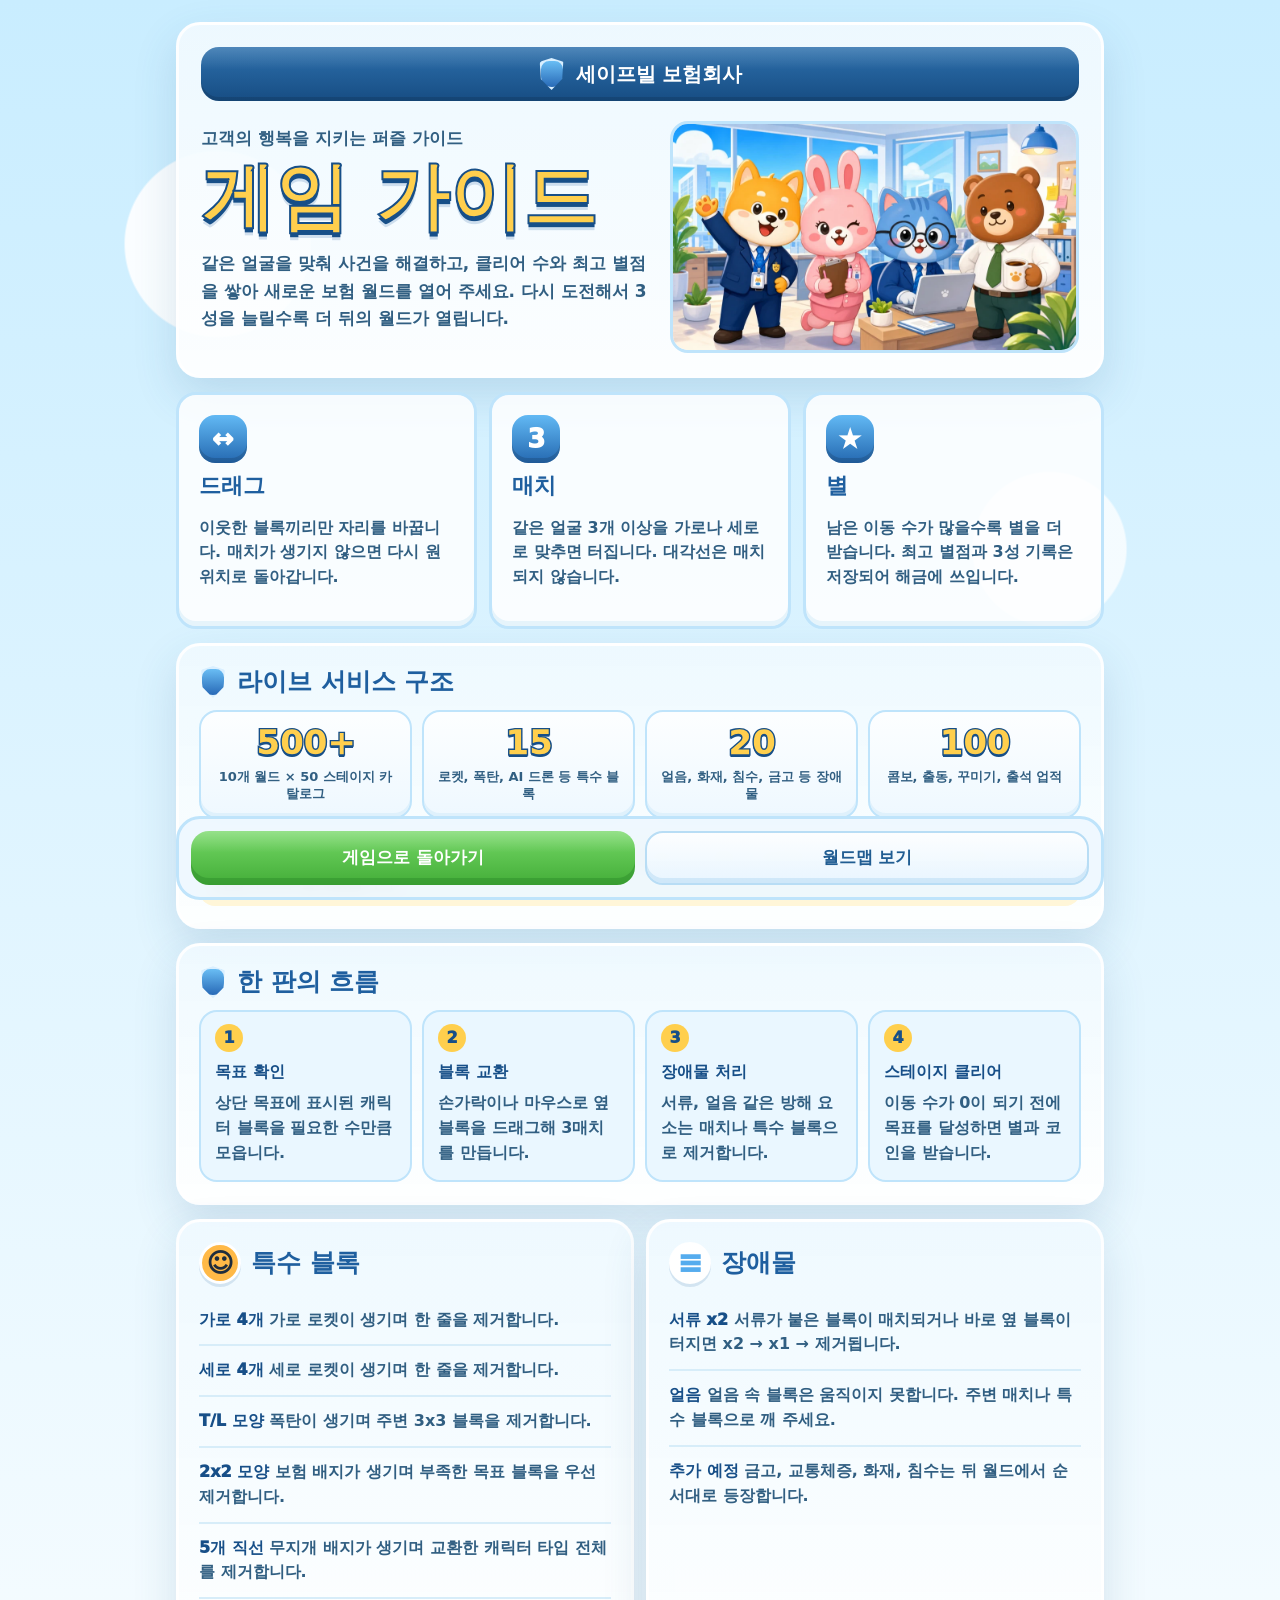
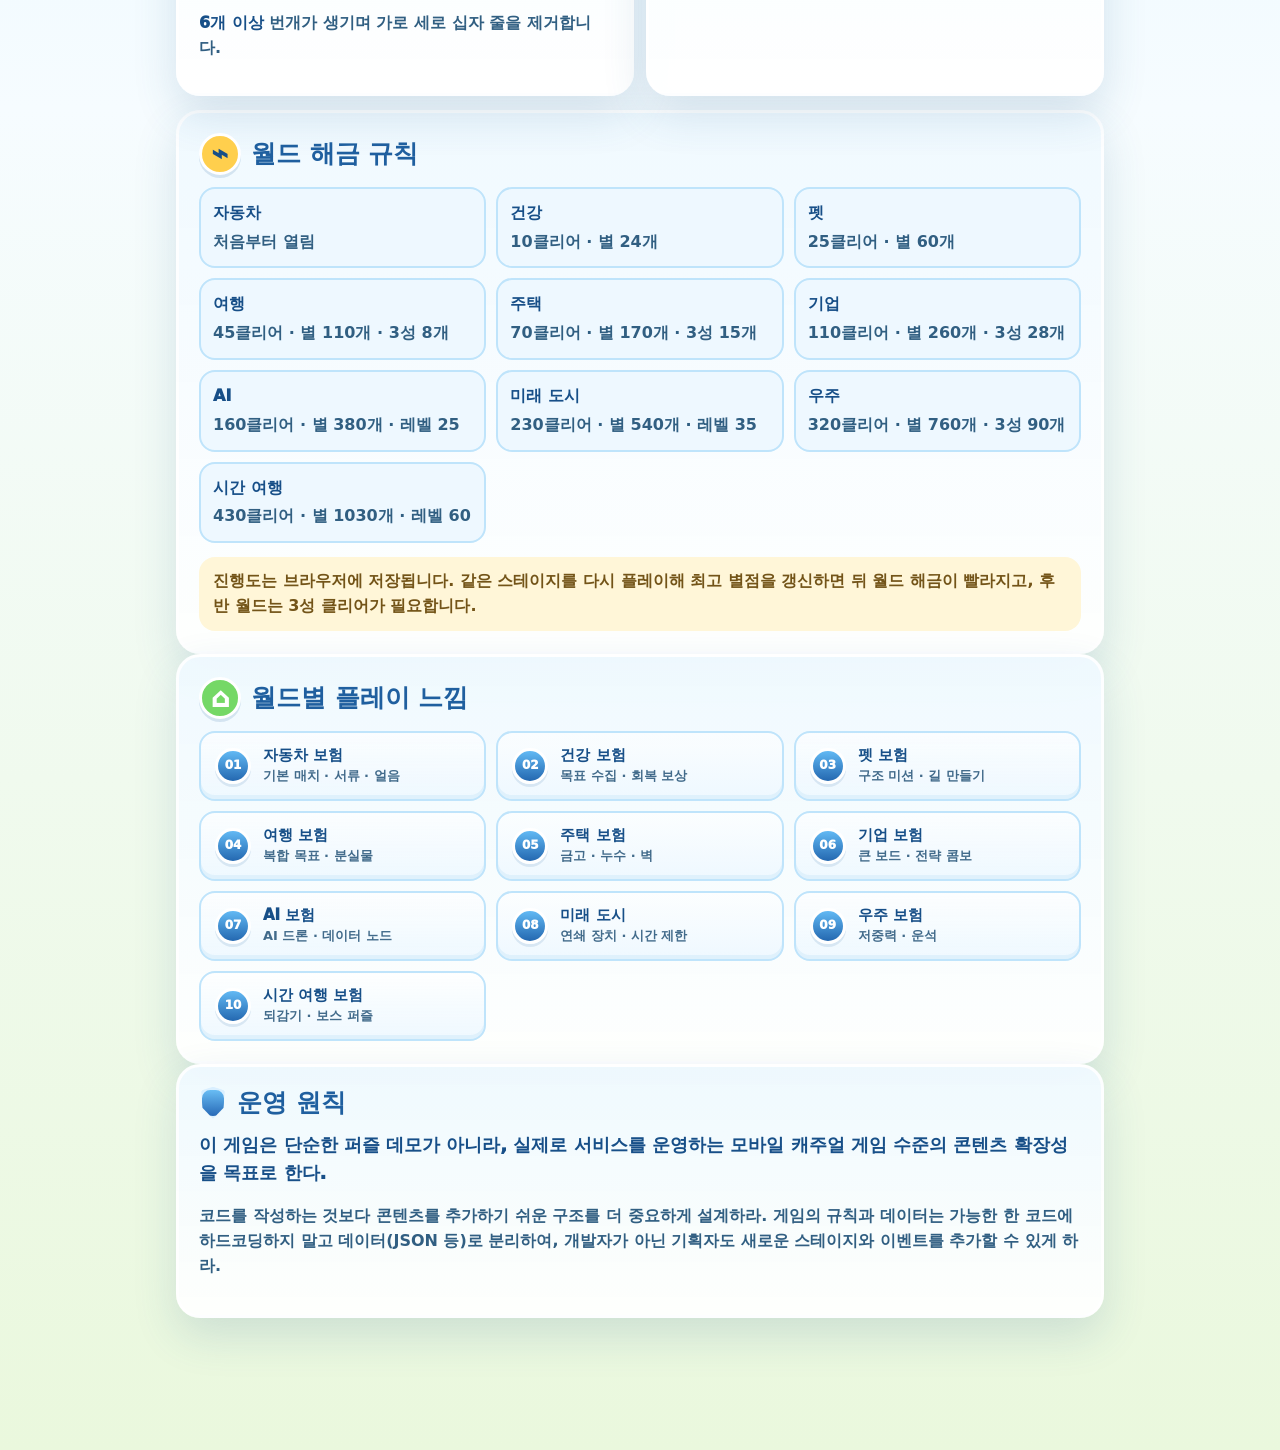
==== commit c4ea4dc9: "Deploy expanded special rules" ====
--- a/guide.html
+++ b/guide.html
@@ -83,9 +83,12 @@
             <h2>특수 블록</h2>
           </div>
           <div class="list">
-            <p><strong>4개 매치</strong> 로켓이 생기며 한 줄을 시원하게 제거합니다.</p>
-            <p><strong>5개 매치</strong> 무지개 배지가 생기며 같은 종류 블록을 한 번에 정리합니다.</p>
-            <p><strong>연속 콤보</strong> 큰 점수와 파티클 연출이 나오고, 더 높은 별을 노리기 쉬워집니다.</p>
+            <p><strong>가로 4개</strong> 가로 로켓이 생기며 한 줄을 제거합니다.</p>
+            <p><strong>세로 4개</strong> 세로 로켓이 생기며 한 줄을 제거합니다.</p>
+            <p><strong>T/L 모양</strong> 폭탄이 생기며 주변 3x3 블록을 제거합니다.</p>
+            <p><strong>2x2 모양</strong> 보험 배지가 생기며 부족한 목표 블록을 우선 제거합니다.</p>
+            <p><strong>5개 직선</strong> 무지개 배지가 생기며 교환한 캐릭터 타입 전체를 제거합니다.</p>
+            <p><strong>6개 이상</strong> 번개가 생기며 가로 세로 십자 줄을 제거합니다.</p>
           </div>
         </article>
 
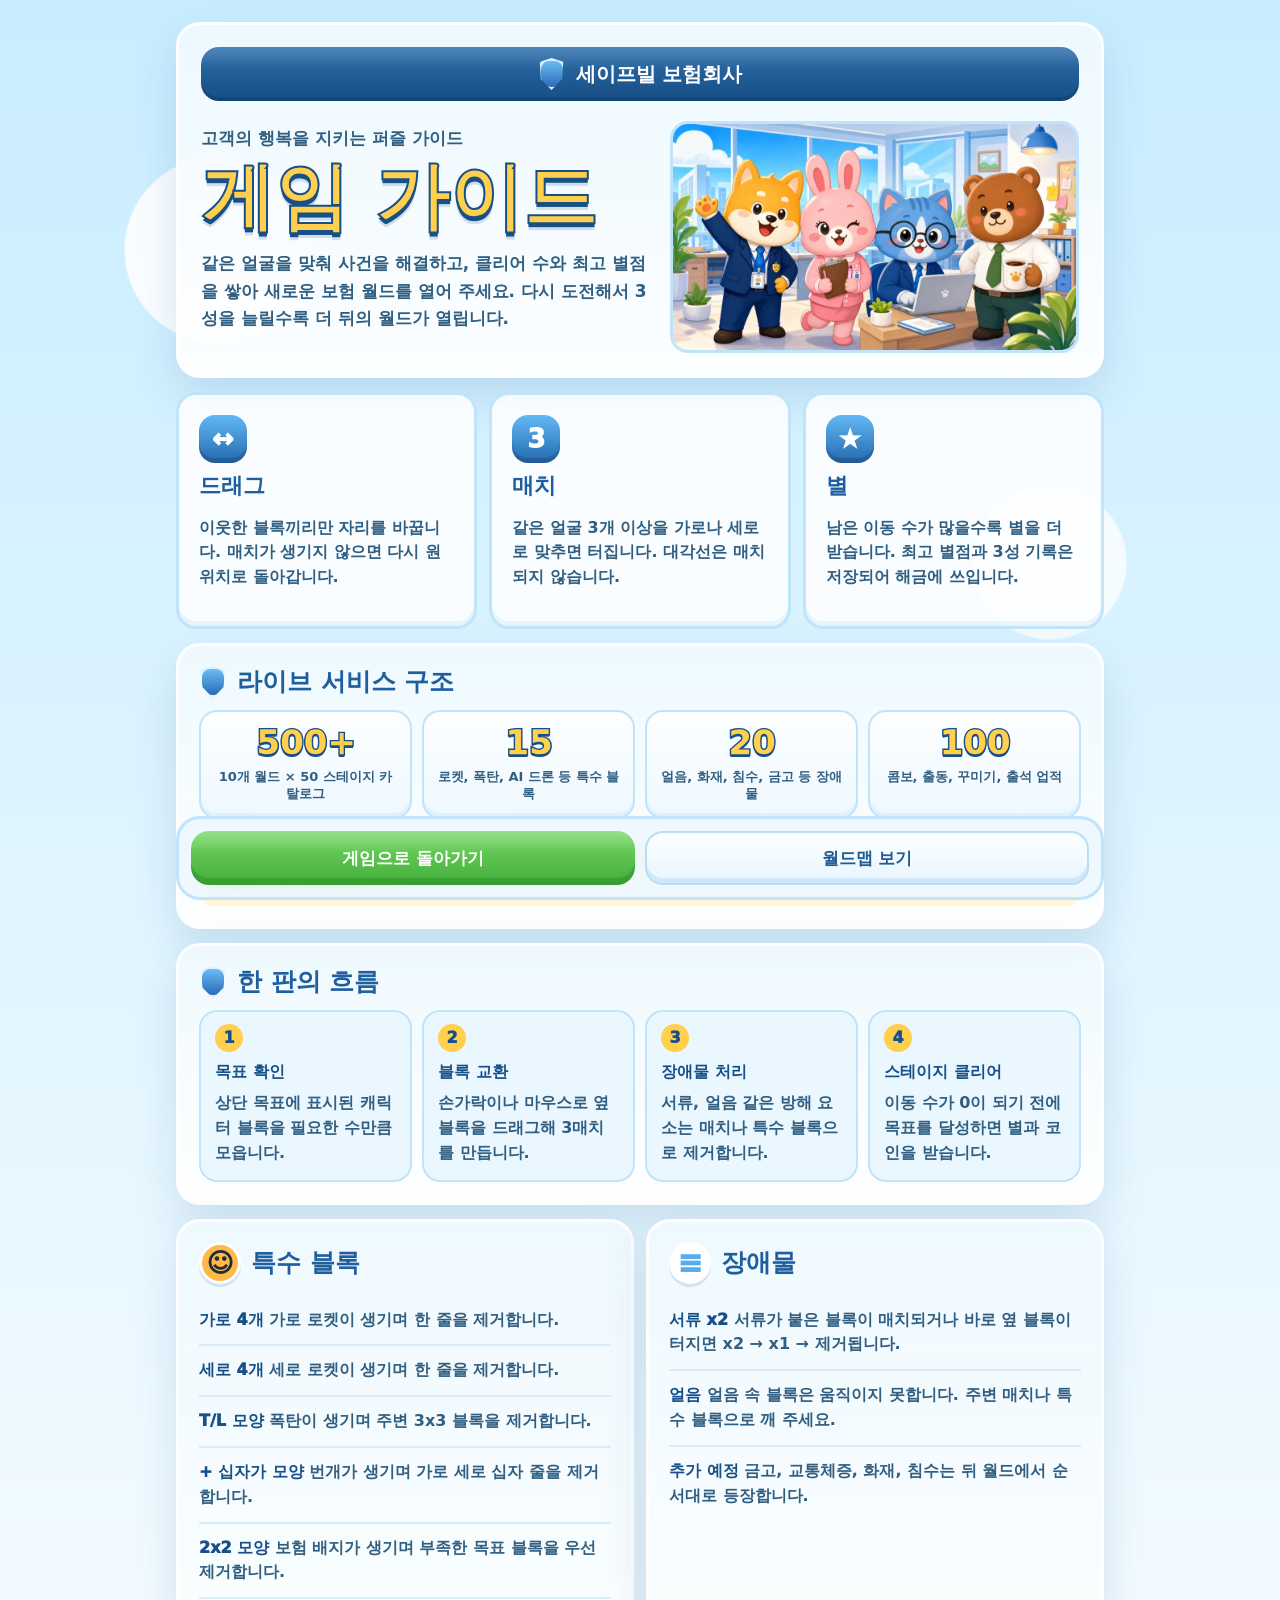
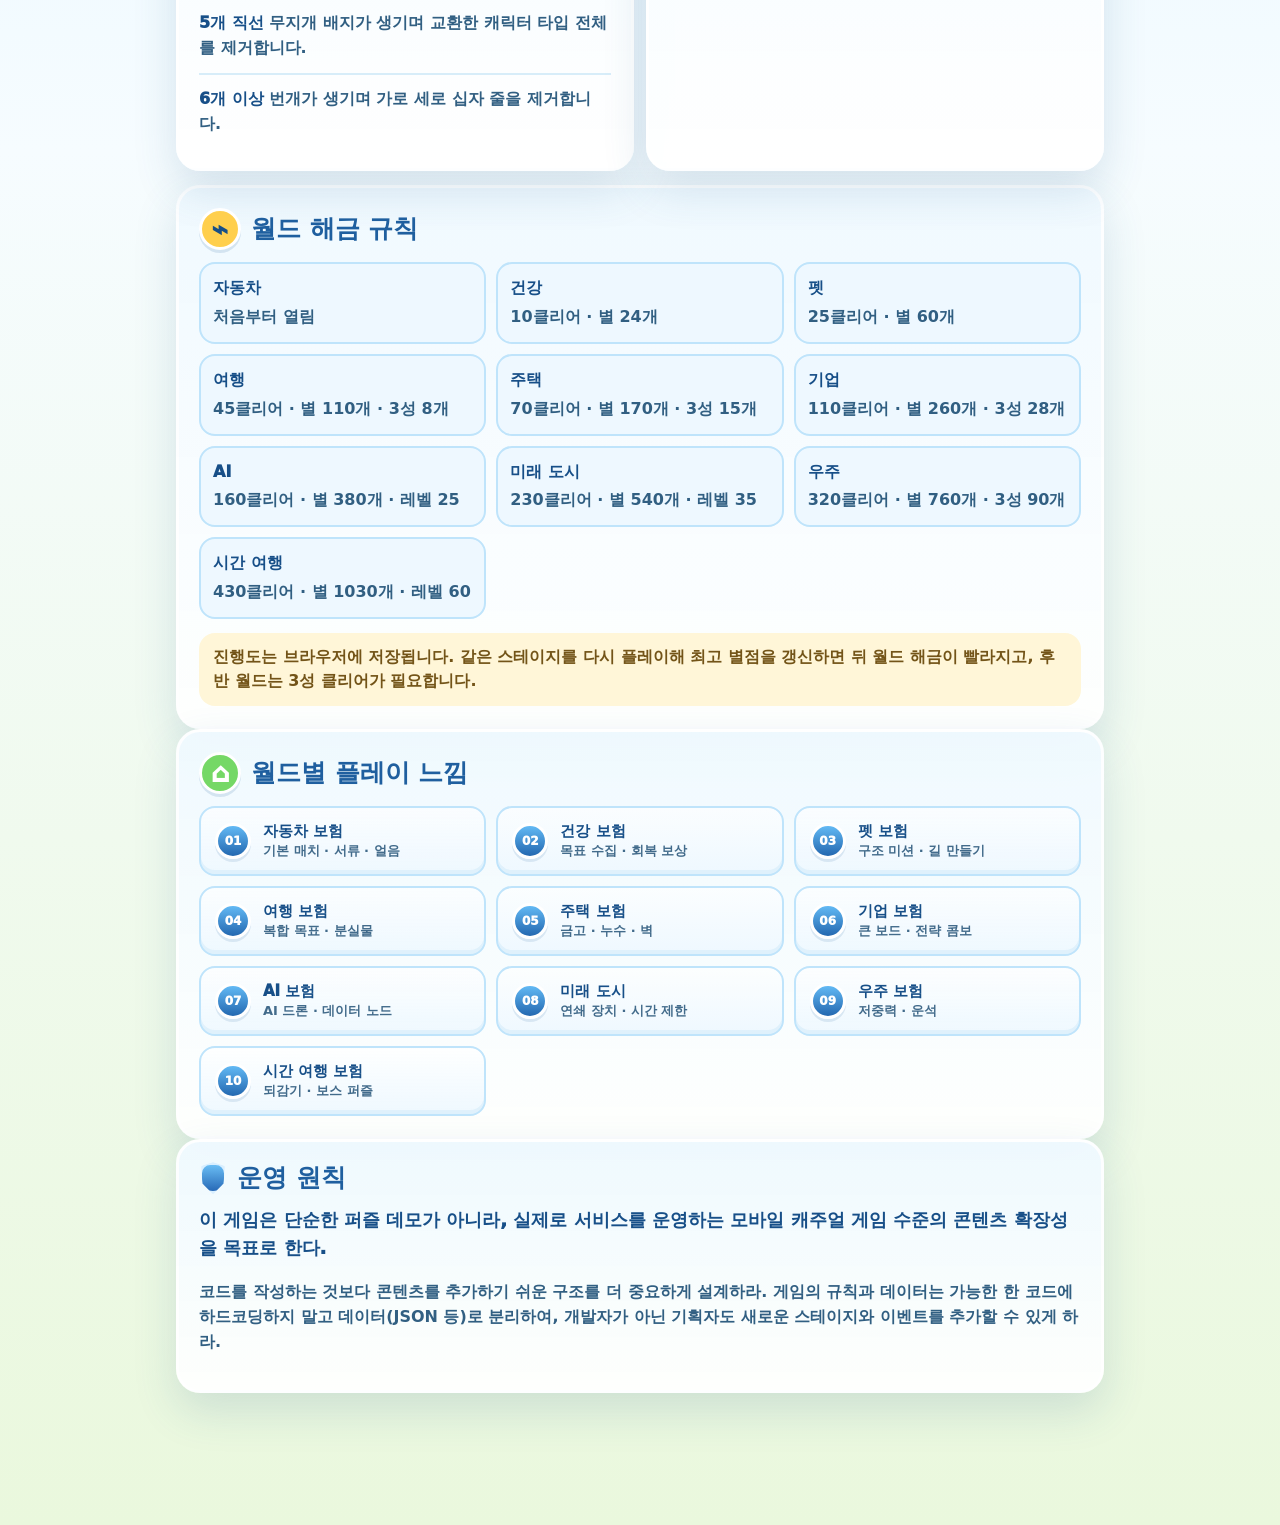
==== commit f02ab7f6: "Deploy cross match lightning rule" ====
--- a/guide.html
+++ b/guide.html
@@ -86,6 +86,7 @@
             <p><strong>가로 4개</strong> 가로 로켓이 생기며 한 줄을 제거합니다.</p>
             <p><strong>세로 4개</strong> 세로 로켓이 생기며 한 줄을 제거합니다.</p>
             <p><strong>T/L 모양</strong> 폭탄이 생기며 주변 3x3 블록을 제거합니다.</p>
+            <p><strong>+ 십자가 모양</strong> 번개가 생기며 가로 세로 십자 줄을 제거합니다.</p>
             <p><strong>2x2 모양</strong> 보험 배지가 생기며 부족한 목표 블록을 우선 제거합니다.</p>
             <p><strong>5개 직선</strong> 무지개 배지가 생기며 교환한 캐릭터 타입 전체를 제거합니다.</p>
             <p><strong>6개 이상</strong> 번개가 생기며 가로 세로 십자 줄을 제거합니다.</p>
